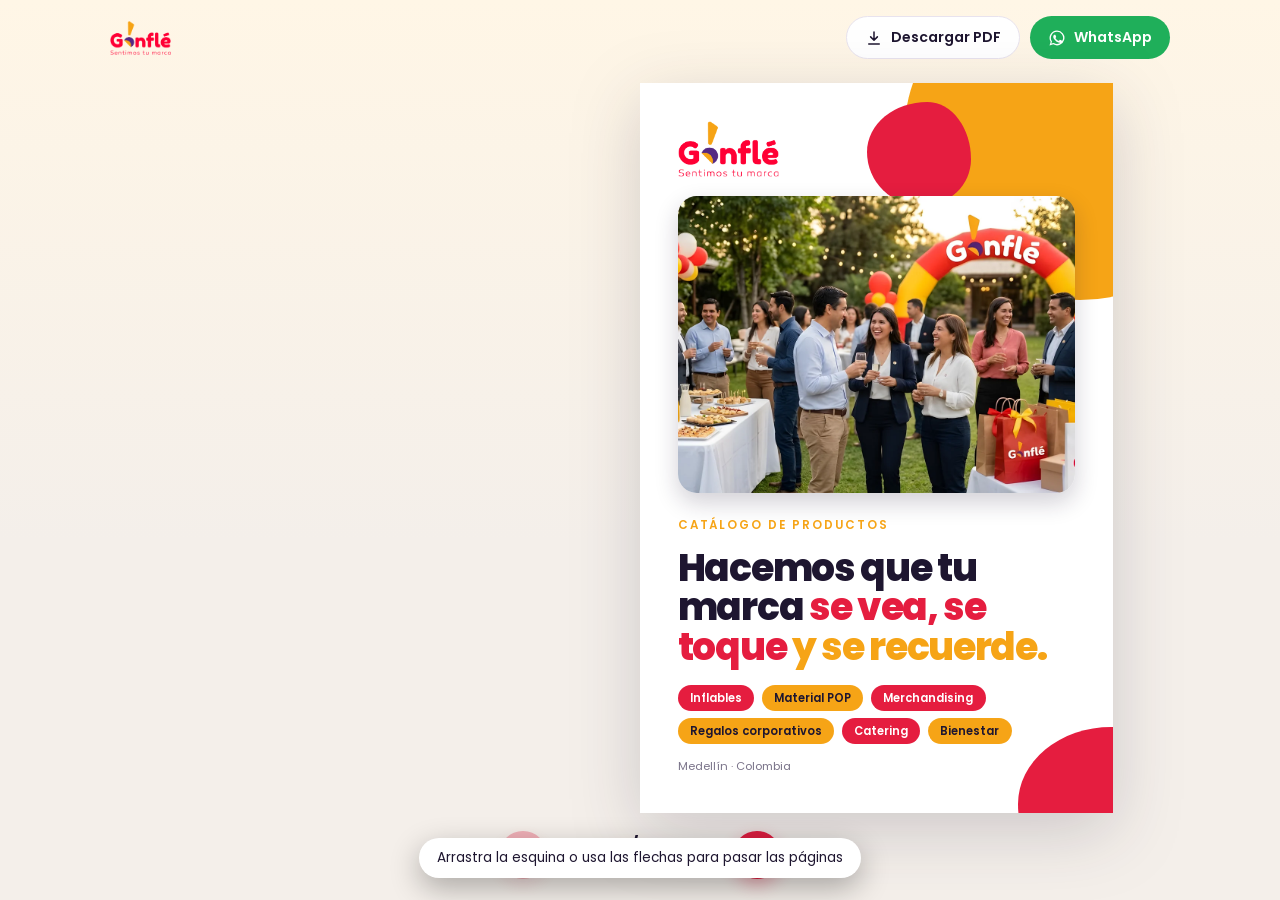
==== index.html @ c124f229 "Imágenes con el logo de Gonflé Co-Authored-By: Claude Opus 5.5 <noreply@anthropic.com>" ====
<!doctype html>
<html lang="es">
<head>
<meta charset="utf-8">
<meta name="viewport" content="width=device-width, initial-scale=1">
<title>Gonflé | Catálogo de productos</title>
<meta name="description" content="Catálogo de Gonflé: inflables, material POP, merchandising, regalos corporativos, catering y bienestar para empresas. Cotiza por WhatsApp.">
<meta name="theme-color" content="#E51D3F">
<meta property="og:type" content="website">
<meta property="og:locale" content="es_CO">
<meta property="og:site_name" content="Gonflé">
<meta property="og:title" content="Gonflé | Catálogo de productos">
<meta property="og:description" content="Hojea nuestro catálogo y cotiza cualquier producto por WhatsApp.">
<meta property="og:image" content="https://davidmonacorrales1202-svg.github.io/gonfle-catalogo/assets/img/og.png">
<meta property="og:url" content="https://davidmonacorrales1202-svg.github.io/gonfle-catalogo/">
<meta name="twitter:card" content="summary_large_image">
<link rel="icon" href="assets/img/logo-gonfle-sin-slogan.png">
<link rel="preconnect" href="https://fonts.googleapis.com">
<link rel="preconnect" href="https://fonts.gstatic.com" crossorigin>
<link href="https://fonts.googleapis.com/css2?family=Poppins:wght@400;500;600;700;800&display=swap" rel="stylesheet">
<link rel="stylesheet" href="catalogo.css?v=3l">
</head>
<body>
<header class="barra">
  <img src="assets/img/logo-gonfle.png" alt="Gonflé. Sentimos tu marca">
  <div class="acc">
    <a class="bt bt-linea" href="descargas/Gonfle-catalogo.pdf" download><svg viewBox="0 0 24 24" aria-hidden="true"><path fill="none" stroke="currentColor" stroke-width="2" stroke-linecap="round" stroke-linejoin="round" d="M12 4v11m0 0-4.5-4.5M12 15l4.5-4.5M5 20h14"/></svg><span>Descargar PDF</span></a>
    <a class="bt bt-wa" href="https://wa.me/573127576447?text=Hola%20Gonfl%C3%A9%2C%20vi%20su%20cat%C3%A1logo%20y%20quiero%20cotizar." target="_blank" rel="noopener"><svg viewBox="0 0 24 24" aria-hidden="true"><use href="#i-wa"/></svg>WhatsApp</a>
  </div>
</header>

<main class="escena">
  <div class="marco"><div id="libro" aria-label="Catálogo de Gonflé"></div></div>
  <nav class="controles" aria-label="Pasar páginas">
    <button id="ant" type="button" aria-label="Página anterior">‹</button>
    <div class="estado" aria-live="polite"><b id="contador">1 / 14</b><span id="seccion"></span></div>
    <button id="sig" type="button" aria-label="Página siguiente">›</button>
  </nav>
</main>
<div class="pista" id="pista"><span class="pc">Arrastra la esquina o usa las flechas para pasar las páginas</span><span class="cel">Desliza con el dedo o usa las flechas</span></div>

<script src="vendor/page-flip.browser.js"></script>
<script src="catalogo.js?v=3l"></script>
</body>
</html>
---- catalogo.css ----
/* Catálogo tipo revista de Gonflé. Las medidas internas usan cqw/cqh para escalar con el tamaño de la página. */
:root{
  --rojo:#E51D3F; --amarillo:#F6A416; --morado:#E51D3F; --osc:#2E1350;
  --tinta:#1E1630; --texto:#4A4458; --suave:#7B748A; --linea:#E8E3EE; --fondo:#F4F1F8; --wa:#1FAF5A;
}
*{box-sizing:border-box}
html,body{margin:0}
body{font-family:"Poppins",system-ui,-apple-system,"Segoe UI",Roboto,sans-serif;background:linear-gradient(180deg,#FFF6E6 0%,#F4EFEA 60%);color:var(--texto);min-height:100vh;-webkit-font-smoothing:antialiased}
img{display:block;max-width:100%}
h1,h2,h3,h4{margin:0;color:var(--tinta);line-height:1.12;letter-spacing:-.02em}
p{margin:0}
ul,ol{margin:0;padding:0;list-style:none}
a{color:inherit;text-decoration:none}

/* Barra superior */
.barra{display:flex;align-items:center;justify-content:space-between;gap:16px;max-width:1100px;margin:0 auto;padding:16px 20px}
.barra img{height:34px}
.barra .acc{display:flex;gap:10px}
.bt{display:inline-flex;align-items:center;gap:8px;padding:10px 18px;border-radius:999px;font-size:.88rem;font-weight:600;border:0;cursor:pointer;font-family:inherit;white-space:nowrap}
.bt svg{width:18px;height:18px}
.bt-wa{background:var(--wa);color:#fff}
.bt-linea{background:#fff;color:var(--tinta);border:1px solid var(--linea)}

/* Escenario del libro */
.escena{max-width:1100px;margin:0 auto;padding:8px 20px 20px;display:flex;flex-direction:column;align-items:center}
.marco{width:100%;max-width:min(1040px,calc((100vh - 170px) * 1.295))}
@supports (height:100dvh){.marco{max-width:min(1040px,calc((100dvh - 170px) * 1.295))}}
#libro{width:100%}
.marco{filter:drop-shadow(0 18px 34px rgba(30,22,48,.18))}
.impresion .marco{filter:none}
.controles{display:flex;align-items:center;gap:18px;margin-top:18px;color:var(--texto);font-size:.9rem}
.controles button{width:48px;height:48px;border-radius:50%;border:0;background:var(--rojo);color:#fff;box-shadow:0 6px 16px rgba(229,29,63,.3);font-size:1.3rem;cursor:pointer;display:grid;place-items:center}
.controles button:disabled{opacity:.3;cursor:default}
.controles button:not(:disabled):hover{background:#C0142F}
.estado{text-align:center;min-width:150px}
.estado b{display:block;color:var(--tinta);font-size:1rem}
#seccion{font-size:.78rem;color:var(--suave)}
.pista{position:fixed;left:50%;bottom:22px;transform:translateX(-50%);background:#fff;color:var(--tinta);padding:10px 18px;border-radius:999px;font-size:.85rem;box-shadow:0 10px 30px rgba(0,0,0,.3);transition:opacity .5s;z-index:10;cursor:pointer;white-space:nowrap}
.pista.fuera{opacity:0;pointer-events:none}
.pista .cel{display:none}
@media (max-width:700px){.pista .pc{display:none}.pista .cel{display:inline}}
:focus-visible{outline:3px solid var(--amarillo);outline-offset:3px}

/* Página */
.page{background:#fff;overflow:hidden;container-type:size}
.pg{position:relative;width:100%;height:100%;display:flex;flex-direction:column;font-size:2.6cqw;line-height:1.45;padding:0 0 9cqw}
.pie{position:absolute;left:6cqw;right:6cqw;bottom:3.2cqw;display:flex;align-items:center;justify-content:space-between;font-size:2.2cqw;color:var(--suave);border-top:1px solid var(--linea);padding-top:1.8cqw}
.pie img{height:3.6cqw}
.pie.claro{color:#B7A9CF;border-color:rgba(255,255,255,.15)}

/* Cabecera de sección */
.cab{padding:6.5cqw 6cqw 5cqw;position:relative;overflow:hidden}
.cab::after{content:"";position:absolute;width:30cqw;height:30cqw;right:-10cqw;top:-13cqw;border-radius:58% 42% 47% 53%/48% 55% 45% 52%;background:rgba(255,255,255,.18)}
.cab .tag{display:inline-block;font-size:2.1cqw;font-weight:600;letter-spacing:.14em;text-transform:uppercase;margin-bottom:1.6cqw}
.cab h2{font-size:6.2cqw;font-weight:800;max-width:82%}
.cab p{margin-top:1.8cqw;font-size:2.7cqw;max-width:88%}
.c-rojo{background:var(--rojo);color:#FFE4E9}.c-rojo h2{color:#fff}
.c-morado{background:var(--morado);color:#E5DBF2}.c-morado h2{color:#fff}
.c-amarillo{background:var(--amarillo);color:#3A2600}.c-amarillo h2{color:var(--tinta)}
.cuerpo{flex:1;padding:4cqw 6cqw 2cqw;display:flex;flex-direction:column;min-height:0}

/* Producto en filas */
.filas{display:flex;flex-direction:column;gap:3cqw;flex:1;min-height:0}
.fila{display:grid;grid-template-columns:38cqw 1fr;gap:4cqw;align-items:center;flex:1;min-height:0;border-bottom:1px solid var(--linea);padding-bottom:3cqw}
.fila:last-child{border-bottom:0}
.foto{background:#fff;border:1px solid var(--linea);border-radius:3cqw;overflow:hidden;height:100%;min-height:0;max-height:44cqw;display:grid;place-items:center}
.foto{position:relative}
.foto img{position:absolute;inset:0;width:100%;height:100%;object-fit:contain;padding:2cqw}
.fila h3{font-size:3.8cqw;margin-bottom:1.2cqw}
.fila p{font-size:2.55cqw;margin-bottom:1.4cqw}
.specs li{position:relative;padding-left:2.6cqw;font-size:2.35cqw;color:var(--tinta);margin-bottom:.4cqw}
.specs li::before{content:"";position:absolute;left:0;top:.62em;width:1.1cqw;height:1.1cqw;border-radius:50%;background:var(--amarillo)}
.cot{display:inline-flex;align-items:center;gap:1.2cqw;margin-top:1.8cqw;padding:1.2cqw 2.8cqw;border-radius:999px;background:var(--wa);color:#fff;font-weight:600;font-size:2.4cqw}
.cot svg{width:2.8cqw;height:2.8cqw}
.filas.n3 .foto{max-height:30cqw}
.filas.n3 .fila h3{font-size:3.4cqw}
.filas.n3 .fila p{font-size:2.35cqw;margin-bottom:1cqw}
.extra{display:grid;grid-template-columns:1fr auto;gap:4cqw;background:var(--fondo);border-radius:3cqw;padding:3.5cqw 4cqw;margin-top:3cqw;align-items:center}
.extra h4{font-size:2.9cqw;margin-bottom:1.2cqw}
.extra li{font-size:2.4cqw;position:relative;padding-left:2.6cqw;margin-bottom:.3cqw}
.extra li::before{content:"";position:absolute;left:0;top:.62em;width:1.1cqw;height:1.1cqw;border-radius:50%;background:var(--rojo)}
.datos{display:grid;gap:2cqw}
.datos div{text-align:right}
.datos b{display:block;font-size:5cqw;font-weight:800;color:var(--rojo);line-height:1}
.datos span{font-size:2.1cqw}

/* Grid 2 × 2 */
.grid{display:grid;grid-template-columns:1fr 1fr;grid-template-rows:1fr 1fr;gap:3.5cqw;flex:1;min-height:0}
.card{display:flex;flex-direction:column;min-height:0}
.card .foto{flex:1;max-height:none;margin-bottom:2cqw}
.card h3{font-size:3.2cqw;margin-bottom:.6cqw}
.card p{font-size:2.3cqw;margin-bottom:.8cqw}
.card .specs li{font-size:2.15cqw}
.card .cot{align-self:flex-start;margin-top:1.2cqw;font-size:2.2cqw;padding:1cqw 2.4cqw}

/* Íconos POP */
.iconos{display:grid;grid-template-columns:1fr 1fr;gap:3.2cqw 4cqw;flex:1;align-content:center}
.ic{display:flex;gap:2.6cqw;align-items:flex-start}
.ico{flex:none;width:9cqw;height:9cqw;border-radius:2.6cqw;display:grid;place-items:center}
.ico svg{width:55%;height:55%}
.ic h3{font-size:3.1cqw;margin-bottom:.6cqw}
.ic p{font-size:2.3cqw}
.nota-pop{margin-top:3cqw;background:var(--fondo);border-radius:3cqw;padding:3cqw 4cqw;display:flex;align-items:center;justify-content:space-between;gap:3cqw;font-size:2.5cqw;color:var(--tinta);font-weight:500}
.nota-pop .cot{margin:0;flex:none}

/* Página destacada */
.mosaico{display:grid;grid-template-columns:1fr 1fr;grid-template-rows:1fr 1fr;gap:2.4cqw;flex:1;min-height:0;max-height:62cqw;margin-bottom:3.5cqw}
.mosaico div{border:1px solid var(--linea);border-radius:3cqw;overflow:hidden;display:grid;place-items:center}
.mosaico div{position:relative}
.mosaico img{position:absolute;inset:0;width:100%;height:100%;object-fit:contain;padding:2cqw}
.foto-grande{flex:1;min-height:0;max-height:62cqw;margin-bottom:3.5cqw;position:relative;border-radius:3.5cqw;overflow:hidden;box-shadow:0 1.5cqw 4cqw rgba(30,22,48,.16)}
.foto-grande img{position:absolute;inset:0;width:100%;height:100%;object-fit:cover}
.lista{display:grid;gap:1.2cqw;margin-bottom:3.5cqw}
.lista li{position:relative;padding-left:4.4cqw;font-size:3.1cqw;color:var(--tinta);font-weight:500}
.lista li::before{content:"";position:absolute;left:0;top:.34em;width:2.6cqw;height:2.6cqw;border-radius:50%;background:var(--amarillo);box-shadow:inset 0 0 0 .7cqw #fff,0 0 0 .3cqw var(--amarillo)}
.cta-grande{display:inline-flex;align-items:center;justify-content:center;gap:2cqw;align-self:flex-start;padding:2.4cqw 5cqw;border-radius:999px;background:var(--wa);color:#fff;font-weight:600;font-size:3cqw}
.cta-grande svg{width:3.6cqw;height:3.6cqw}

/* Portada */
.portada{background:#fff;color:var(--texto);padding:8cqw 8cqw;overflow:hidden}
.contra{background:var(--rojo);color:#FFE4E9;padding:9cqw 8cqw;overflow:hidden}
.blob{position:absolute;border-radius:58% 42% 47% 53%/48% 55% 45% 52%}
.portada .b1{width:70cqw;height:70cqw;right:-26cqw;top:-24cqw;background:var(--amarillo)}
.portada .b2{width:22cqw;height:22cqw;right:30cqw;top:4cqw;background:var(--rojo)}
.portada .b3{width:34cqw;height:34cqw;right:-14cqw;bottom:-16cqw;background:var(--rojo)}
.portada>*:not(.blob){position:relative}
.portada .logo{height:12cqw;width:auto;align-self:flex-start;margin-bottom:4cqw}
.pt-foto{height:64cqw;border-radius:4cqw;overflow:hidden;box-shadow:0 2cqw 5cqw rgba(30,22,48,.2);margin-bottom:5cqw}
.pt-foto img{width:100%;height:100%;object-fit:cover}
.pt-txt{margin-top:0}
.ey{display:block;font-size:2.5cqw;font-weight:600;letter-spacing:.16em;text-transform:uppercase;color:var(--amarillo);margin-bottom:3cqw}
.portada h1{color:var(--tinta);font-size:8cqw;font-weight:800;letter-spacing:-.035em;line-height:1.04}
.portada h1 em{font-style:normal;color:var(--rojo)}
.portada h1 u{text-decoration:none;color:var(--amarillo)}
.pt-lineas{display:flex;flex-wrap:wrap;gap:1.6cqw;margin:4cqw 0 3cqw}
.pt-lineas li{font-size:2.4cqw;padding:1cqw 2.6cqw;border-radius:999px;background:var(--rojo);color:#fff;font-weight:600}
.pt-lineas li:nth-child(even){background:var(--amarillo);color:var(--tinta)}
.pt-pie{font-size:2.4cqw;color:var(--suave)}

/* Índice */
.intro{padding:7cqw 6cqw 3cqw}
.tag-r{display:block;font-size:2.1cqw;font-weight:600;letter-spacing:.14em;text-transform:uppercase;color:var(--rojo);margin-bottom:2cqw}
.intro h2{font-size:6cqw;font-weight:800;margin-bottom:2.6cqw}
.intro p{font-size:2.8cqw}
.ind-t{padding:0 6cqw;font-size:2.4cqw;letter-spacing:.12em;text-transform:uppercase;color:var(--suave);margin:2cqw 0 1.5cqw}
.indice{padding:0 6cqw}
.indice a{display:flex;justify-content:space-between;align-items:baseline;gap:2cqw;padding:1.45cqw 0;border-bottom:1px solid var(--linea);font-size:3cqw;color:var(--tinta);font-weight:500;cursor:pointer}
.indice a:hover span{color:var(--rojo)}
.indice b{font-size:2.6cqw;color:var(--rojo)}
.ayuda{margin:2.6cqw 6cqw 0;padding:2.6cqw 3.2cqw;background:var(--fondo);border-radius:2.6cqw;font-size:2.4cqw}

/* Proceso */
.pasos{counter-reset:p;display:grid;gap:2.6cqw;margin-bottom:5cqw}
.pasos li{counter-increment:p;display:grid;grid-template-columns:11cqw 1fr;column-gap:3cqw;align-items:center;border:1px solid var(--linea);border-radius:3cqw;padding:3cqw}
.pasos li::before{content:"0" counter(p);grid-row:span 2;font-size:7cqw;font-weight:800;color:var(--amarillo);letter-spacing:-.04em}
.pasos b{font-size:3.4cqw;color:var(--tinta)}
.pasos span{font-size:2.5cqw}
.cond{display:grid;grid-template-columns:1fr 1fr;gap:2.4cqw}
.cond div{background:var(--fondo);border-radius:3cqw;padding:3cqw}
.cond b{display:block;font-size:4cqw;color:var(--rojo);font-weight:800;line-height:1.1}
.cond span{font-size:2.3cqw}

/* Contraportada */
.contra{display:flex;flex-direction:column;align-items:center;text-align:center;justify-content:center;gap:0}
.contra>*:not(.blob){position:relative}
.contra .b1{width:60cqw;height:60cqw;left:-26cqw;top:-26cqw;background:var(--amarillo)}
.contra .b2{width:46cqw;height:46cqw;right:-20cqw;bottom:-20cqw;background:var(--amarillo)}
.contra h2{color:#fff;font-size:9cqw;font-weight:800;margin-bottom:2.6cqw}
.contra p{font-size:3cqw;max-width:80%;margin-bottom:5cqw}
.cta-grande.blanco{background:#fff;color:var(--tinta);align-self:center}
.cta-grande.blanco svg{color:var(--wa)}
.contra .qr{background:#fff;border-radius:3cqw;padding:2.4cqw;width:30cqw;margin:5cqw 0 4cqw;color:var(--tinta);font-size:2.2cqw;font-weight:600}
.contra .contacto{font-size:2.8cqw;color:#fff;display:grid;gap:.6cqw;margin-bottom:5cqw}
.contra .logo{height:9cqw;width:auto;align-self:center}

/* Celular */
@media (max-width:700px){
  .barra{padding:12px 14px}
  .barra img{height:28px}
  .bt{padding:9px 14px;font-size:.82rem}
  .bt-linea span{display:none}
  .escena{padding:4px 10px 16px}
  .controles{margin-top:12px;gap:12px}
}

/* Modo impresión (PDF): páginas apiladas en media carta */
.impresion body{background:#fff}
.impresion .barra,.impresion .controles,.impresion .pista{display:none}
.impresion .escena{padding:0;max-width:none}
.impresion .marco,.impresion #libro{max-width:none}
.impresion .page{width:5.5in;height:8.5in;page-break-after:always;break-after:page}
@page{size:5.5in 8.5in;margin:0}
@media print{body{-webkit-print-color-adjust:exact;print-color-adjust:exact}}
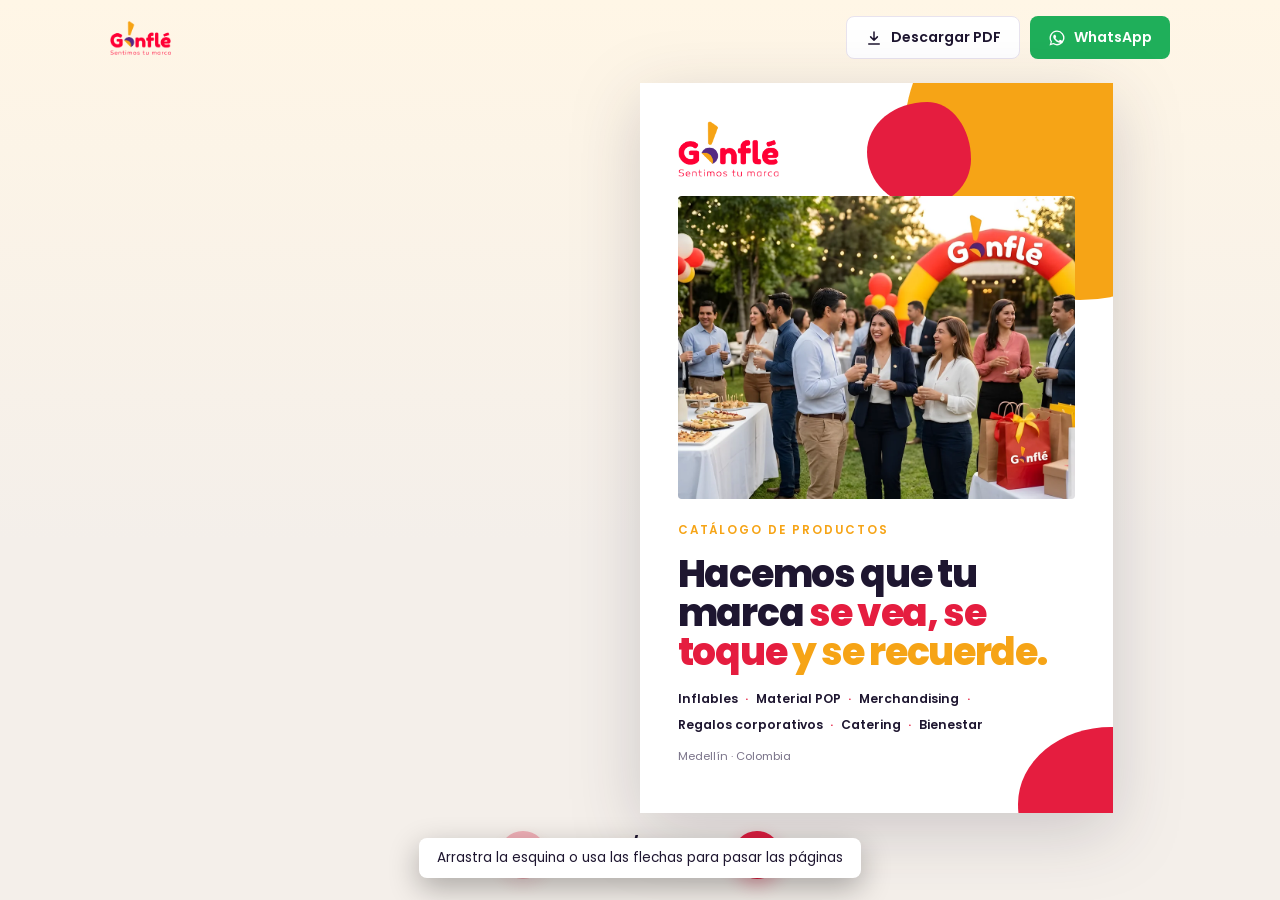
==== commit 51a52571: "Diseño más sobrio: sin tarjetas con borde, números grandes ni etiquetas genéricas Co-Authored-By: Cl" ====
--- a/index.html
+++ b/index.html
@@ -18,7 +18,7 @@
 <link rel="preconnect" href="https://fonts.googleapis.com">
 <link rel="preconnect" href="https://fonts.gstatic.com" crossorigin>
 <link href="https://fonts.googleapis.com/css2?family=Poppins:wght@400;500;600;700;800&display=swap" rel="stylesheet">
-<link rel="stylesheet" href="catalogo.css?v=3l">
+<link rel="stylesheet" href="catalogo.css?v=4">
 </head>
 <body>
 <header class="barra">
@@ -40,6 +40,6 @@
 <div class="pista" id="pista"><span class="pc">Arrastra la esquina o usa las flechas para pasar las páginas</span><span class="cel">Desliza con el dedo o usa las flechas</span></div>
 
 <script src="vendor/page-flip.browser.js"></script>
-<script src="catalogo.js?v=3l"></script>
+<script src="catalogo.js?v=4"></script>
 </body>
 </html>
--- a/catalogo.css
+++ b/catalogo.css
@@ -16,7 +16,7 @@
 .barra{display:flex;align-items:center;justify-content:space-between;gap:16px;max-width:1100px;margin:0 auto;padding:16px 20px}
 .barra img{height:34px}
 .barra .acc{display:flex;gap:10px}
-.bt{display:inline-flex;align-items:center;gap:8px;padding:10px 18px;border-radius:999px;font-size:.88rem;font-weight:600;border:0;cursor:pointer;font-family:inherit;white-space:nowrap}
+.bt{display:inline-flex;align-items:center;gap:8px;padding:10px 18px;border-radius:8px;font-size:.88rem;font-weight:600;border:0;cursor:pointer;font-family:inherit;white-space:nowrap}
 .bt svg{width:18px;height:18px}
 .bt-wa{background:var(--wa);color:#fff}
 .bt-linea{background:#fff;color:var(--tinta);border:1px solid var(--linea)}
@@ -35,7 +35,7 @@
 .estado{text-align:center;min-width:150px}
 .estado b{display:block;color:var(--tinta);font-size:1rem}
 #seccion{font-size:.78rem;color:var(--suave)}
-.pista{position:fixed;left:50%;bottom:22px;transform:translateX(-50%);background:#fff;color:var(--tinta);padding:10px 18px;border-radius:999px;font-size:.85rem;box-shadow:0 10px 30px rgba(0,0,0,.3);transition:opacity .5s;z-index:10;cursor:pointer;white-space:nowrap}
+.pista{position:fixed;left:50%;bottom:22px;transform:translateX(-50%);background:#fff;color:var(--tinta);padding:10px 18px;border-radius:8px;font-size:.85rem;box-shadow:0 10px 30px rgba(0,0,0,.3);transition:opacity .5s;z-index:10;cursor:pointer;white-space:nowrap}
 .pista.fuera{opacity:0;pointer-events:none}
 .pista .cel{display:none}
 @media (max-width:700px){.pista .pc{display:none}.pista .cel{display:inline}}
@@ -50,7 +50,7 @@
 
 /* Cabecera de sección */
 .cab{padding:6.5cqw 6cqw 5cqw;position:relative;overflow:hidden}
-.cab::after{content:"";position:absolute;width:30cqw;height:30cqw;right:-10cqw;top:-13cqw;border-radius:58% 42% 47% 53%/48% 55% 45% 52%;background:rgba(255,255,255,.18)}
+.cab::after{display:none;content:"";position:absolute;width:30cqw;height:30cqw;right:-10cqw;top:-13cqw;border-radius:58% 42% 47% 53%/48% 55% 45% 52%;background:rgba(255,255,255,.18)}
 .cab .tag{display:inline-block;font-size:2.1cqw;font-weight:600;letter-spacing:.14em;text-transform:uppercase;margin-bottom:1.6cqw}
 .cab h2{font-size:6.2cqw;font-weight:800;max-width:82%}
 .cab p{margin-top:1.8cqw;font-size:2.7cqw;max-width:88%}
@@ -63,19 +63,19 @@
 .filas{display:flex;flex-direction:column;gap:3cqw;flex:1;min-height:0}
 .fila{display:grid;grid-template-columns:38cqw 1fr;gap:4cqw;align-items:center;flex:1;min-height:0;border-bottom:1px solid var(--linea);padding-bottom:3cqw}
 .fila:last-child{border-bottom:0}
-.foto{background:#fff;border:1px solid var(--linea);border-radius:3cqw;overflow:hidden;height:100%;min-height:0;max-height:44cqw;display:grid;place-items:center}
+.foto{background:#fff;border:1px solid var(--linea);border-radius:.8cqw;overflow:hidden;height:100%;min-height:0;max-height:44cqw;display:grid;place-items:center}
 .foto{position:relative}
 .foto img{position:absolute;inset:0;width:100%;height:100%;object-fit:contain;padding:2cqw}
 .fila h3{font-size:3.8cqw;margin-bottom:1.2cqw}
 .fila p{font-size:2.55cqw;margin-bottom:1.4cqw}
 .specs li{position:relative;padding-left:2.6cqw;font-size:2.35cqw;color:var(--tinta);margin-bottom:.4cqw}
 .specs li::before{content:"";position:absolute;left:0;top:.62em;width:1.1cqw;height:1.1cqw;border-radius:50%;background:var(--amarillo)}
-.cot{display:inline-flex;align-items:center;gap:1.2cqw;margin-top:1.8cqw;padding:1.2cqw 2.8cqw;border-radius:999px;background:var(--wa);color:#fff;font-weight:600;font-size:2.4cqw}
+.cot{display:inline-flex;align-items:center;gap:1.2cqw;margin-top:1.8cqw;padding:1.2cqw 2.8cqw;border-radius:.6cqw;background:var(--wa);color:#fff;font-weight:600;font-size:2.4cqw}
 .cot svg{width:2.8cqw;height:2.8cqw}
 .filas.n3 .foto{max-height:30cqw}
 .filas.n3 .fila h3{font-size:3.4cqw}
 .filas.n3 .fila p{font-size:2.35cqw;margin-bottom:1cqw}
-.extra{display:grid;grid-template-columns:1fr auto;gap:4cqw;background:var(--fondo);border-radius:3cqw;padding:3.5cqw 4cqw;margin-top:3cqw;align-items:center}
+.extra{display:grid;grid-template-columns:1fr auto;gap:4cqw;background:var(--fondo);border-radius:.8cqw;padding:3.5cqw 4cqw;margin-top:3cqw;align-items:center}
 .extra h4{font-size:2.9cqw;margin-bottom:1.2cqw}
 .extra li{font-size:2.4cqw;position:relative;padding-left:2.6cqw;margin-bottom:.3cqw}
 .extra li::before{content:"";position:absolute;left:0;top:.62em;width:1.1cqw;height:1.1cqw;border-radius:50%;background:var(--rojo)}
@@ -96,24 +96,24 @@
 /* Íconos POP */
 .iconos{display:grid;grid-template-columns:1fr 1fr;gap:3.2cqw 4cqw;flex:1;align-content:center}
 .ic{display:flex;gap:2.6cqw;align-items:flex-start}
-.ico{flex:none;width:9cqw;height:9cqw;border-radius:2.6cqw;display:grid;place-items:center}
+.ico{flex:none;width:7cqw;height:7cqw;display:grid;place-items:center;background:none!important;color:var(--rojo)!important}
 .ico svg{width:55%;height:55%}
 .ic h3{font-size:3.1cqw;margin-bottom:.6cqw}
 .ic p{font-size:2.3cqw}
-.nota-pop{margin-top:3cqw;background:var(--fondo);border-radius:3cqw;padding:3cqw 4cqw;display:flex;align-items:center;justify-content:space-between;gap:3cqw;font-size:2.5cqw;color:var(--tinta);font-weight:500}
+.nota-pop{margin-top:3cqw;background:var(--fondo);border-radius:.8cqw;padding:3cqw 4cqw;display:flex;align-items:center;justify-content:space-between;gap:3cqw;font-size:2.5cqw;color:var(--tinta);font-weight:500}
 .nota-pop .cot{margin:0;flex:none}
 
 /* Página destacada */
 .mosaico{display:grid;grid-template-columns:1fr 1fr;grid-template-rows:1fr 1fr;gap:2.4cqw;flex:1;min-height:0;max-height:62cqw;margin-bottom:3.5cqw}
-.mosaico div{border:1px solid var(--linea);border-radius:3cqw;overflow:hidden;display:grid;place-items:center}
+.mosaico div{border:1px solid var(--linea);border-radius:.8cqw;overflow:hidden;display:grid;place-items:center}
 .mosaico div{position:relative}
 .mosaico img{position:absolute;inset:0;width:100%;height:100%;object-fit:contain;padding:2cqw}
-.foto-grande{flex:1;min-height:0;max-height:62cqw;margin-bottom:3.5cqw;position:relative;border-radius:3.5cqw;overflow:hidden;box-shadow:0 1.5cqw 4cqw rgba(30,22,48,.16)}
+.foto-grande{flex:1;min-height:0;max-height:62cqw;margin-bottom:3.5cqw;position:relative;border-radius:.8cqw;overflow:hidden;box-shadow:0 1.5cqw 4cqw rgba(30,22,48,.16)}
 .foto-grande img{position:absolute;inset:0;width:100%;height:100%;object-fit:cover}
 .lista{display:grid;gap:1.2cqw;margin-bottom:3.5cqw}
 .lista li{position:relative;padding-left:4.4cqw;font-size:3.1cqw;color:var(--tinta);font-weight:500}
-.lista li::before{content:"";position:absolute;left:0;top:.34em;width:2.6cqw;height:2.6cqw;border-radius:50%;background:var(--amarillo);box-shadow:inset 0 0 0 .7cqw #fff,0 0 0 .3cqw var(--amarillo)}
-.cta-grande{display:inline-flex;align-items:center;justify-content:center;gap:2cqw;align-self:flex-start;padding:2.4cqw 5cqw;border-radius:999px;background:var(--wa);color:#fff;font-weight:600;font-size:3cqw}
+.lista li::before{content:"";position:absolute;left:0;top:.62em;width:2.2cqw;height:.5cqw;background:var(--rojo)}
+.cta-grande{display:inline-flex;align-items:center;justify-content:center;gap:2cqw;align-self:flex-start;padding:2.4cqw 5cqw;border-radius:.8cqw;background:var(--wa);color:#fff;font-weight:600;font-size:3cqw}
 .cta-grande svg{width:3.6cqw;height:3.6cqw}
 
 /* Portada */
@@ -125,7 +125,7 @@
 .portada .b3{width:34cqw;height:34cqw;right:-14cqw;bottom:-16cqw;background:var(--rojo)}
 .portada>*:not(.blob){position:relative}
 .portada .logo{height:12cqw;width:auto;align-self:flex-start;margin-bottom:4cqw}
-.pt-foto{height:64cqw;border-radius:4cqw;overflow:hidden;box-shadow:0 2cqw 5cqw rgba(30,22,48,.2);margin-bottom:5cqw}
+.pt-foto{height:64cqw;border-radius:.8cqw;overflow:hidden;margin-bottom:5cqw}
 .pt-foto img{width:100%;height:100%;object-fit:cover}
 .pt-txt{margin-top:0}
 .ey{display:block;font-size:2.5cqw;font-weight:600;letter-spacing:.16em;text-transform:uppercase;color:var(--amarillo);margin-bottom:3cqw}
@@ -133,8 +133,9 @@
 .portada h1 em{font-style:normal;color:var(--rojo)}
 .portada h1 u{text-decoration:none;color:var(--amarillo)}
 .pt-lineas{display:flex;flex-wrap:wrap;gap:1.6cqw;margin:4cqw 0 3cqw}
-.pt-lineas li{font-size:2.4cqw;padding:1cqw 2.6cqw;border-radius:999px;background:var(--rojo);color:#fff;font-weight:600}
-.pt-lineas li:nth-child(even){background:var(--amarillo);color:var(--tinta)}
+.pt-lineas li{font-size:2.6cqw;color:var(--tinta);font-weight:600}
+.pt-lineas li:not(:last-child)::after{content:"·";color:var(--rojo);margin-left:1.6cqw}
+
 .pt-pie{font-size:2.4cqw;color:var(--suave)}
 
 /* Índice */
@@ -142,22 +143,22 @@
 .tag-r{display:block;font-size:2.1cqw;font-weight:600;letter-spacing:.14em;text-transform:uppercase;color:var(--rojo);margin-bottom:2cqw}
 .intro h2{font-size:6cqw;font-weight:800;margin-bottom:2.6cqw}
 .intro p{font-size:2.8cqw}
-.ind-t{padding:0 6cqw;font-size:2.4cqw;letter-spacing:.12em;text-transform:uppercase;color:var(--suave);margin:2cqw 0 1.5cqw}
+.ind-t{padding:0 6cqw;font-size:3cqw;font-weight:700;color:var(--tinta);margin:2cqw 0 1.5cqw}
 .indice{padding:0 6cqw}
 .indice a{display:flex;justify-content:space-between;align-items:baseline;gap:2cqw;padding:1.45cqw 0;border-bottom:1px solid var(--linea);font-size:3cqw;color:var(--tinta);font-weight:500;cursor:pointer}
 .indice a:hover span{color:var(--rojo)}
 .indice b{font-size:2.6cqw;color:var(--rojo)}
-.ayuda{margin:2.6cqw 6cqw 0;padding:2.6cqw 3.2cqw;background:var(--fondo);border-radius:2.6cqw;font-size:2.4cqw}
+.ayuda{margin:2.6cqw 6cqw 0;font-size:2.4cqw;color:var(--suave)}
 
 /* Proceso */
-.pasos{counter-reset:p;display:grid;gap:2.6cqw;margin-bottom:5cqw}
-.pasos li{counter-increment:p;display:grid;grid-template-columns:11cqw 1fr;column-gap:3cqw;align-items:center;border:1px solid var(--linea);border-radius:3cqw;padding:3cqw}
-.pasos li::before{content:"0" counter(p);grid-row:span 2;font-size:7cqw;font-weight:800;color:var(--amarillo);letter-spacing:-.04em}
+.pasos{counter-reset:p;display:grid;margin-bottom:6cqw;border-top:.5cqw solid var(--tinta)}
+.pasos li{counter-increment:p;display:grid;grid-template-columns:5cqw 1fr;column-gap:2cqw;padding:3.2cqw 0;border-bottom:1px solid var(--linea)}
+.pasos li::before{content:counter(p);grid-row:span 2;font-size:3.4cqw;font-weight:800;color:var(--rojo);line-height:1.45}
 .pasos b{font-size:3.4cqw;color:var(--tinta)}
 .pasos span{font-size:2.5cqw}
-.cond{display:grid;grid-template-columns:1fr 1fr;gap:2.4cqw}
-.cond div{background:var(--fondo);border-radius:3cqw;padding:3cqw}
-.cond b{display:block;font-size:4cqw;color:var(--rojo);font-weight:800;line-height:1.1}
+.cond{display:grid;grid-template-columns:1fr 1fr;column-gap:5cqw}
+.cond div{padding:2.6cqw 0;border-top:1px solid var(--linea)}
+.cond b{display:block;font-size:3.2cqw;color:var(--tinta);font-weight:700;line-height:1.2}
 .cond span{font-size:2.3cqw}
 
 /* Contraportada */
@@ -169,7 +170,7 @@
 .contra p{font-size:3cqw;max-width:80%;margin-bottom:5cqw}
 .cta-grande.blanco{background:#fff;color:var(--tinta);align-self:center}
 .cta-grande.blanco svg{color:var(--wa)}
-.contra .qr{background:#fff;border-radius:3cqw;padding:2.4cqw;width:30cqw;margin:5cqw 0 4cqw;color:var(--tinta);font-size:2.2cqw;font-weight:600}
+.contra .qr{background:#fff;border-radius:.8cqw;padding:2.4cqw;width:30cqw;margin:5cqw 0 4cqw;color:var(--tinta);font-size:2.2cqw;font-weight:600}
 .contra .contacto{font-size:2.8cqw;color:#fff;display:grid;gap:.6cqw;margin-bottom:5cqw}
 .contra .logo{height:9cqw;width:auto;align-self:center}
 
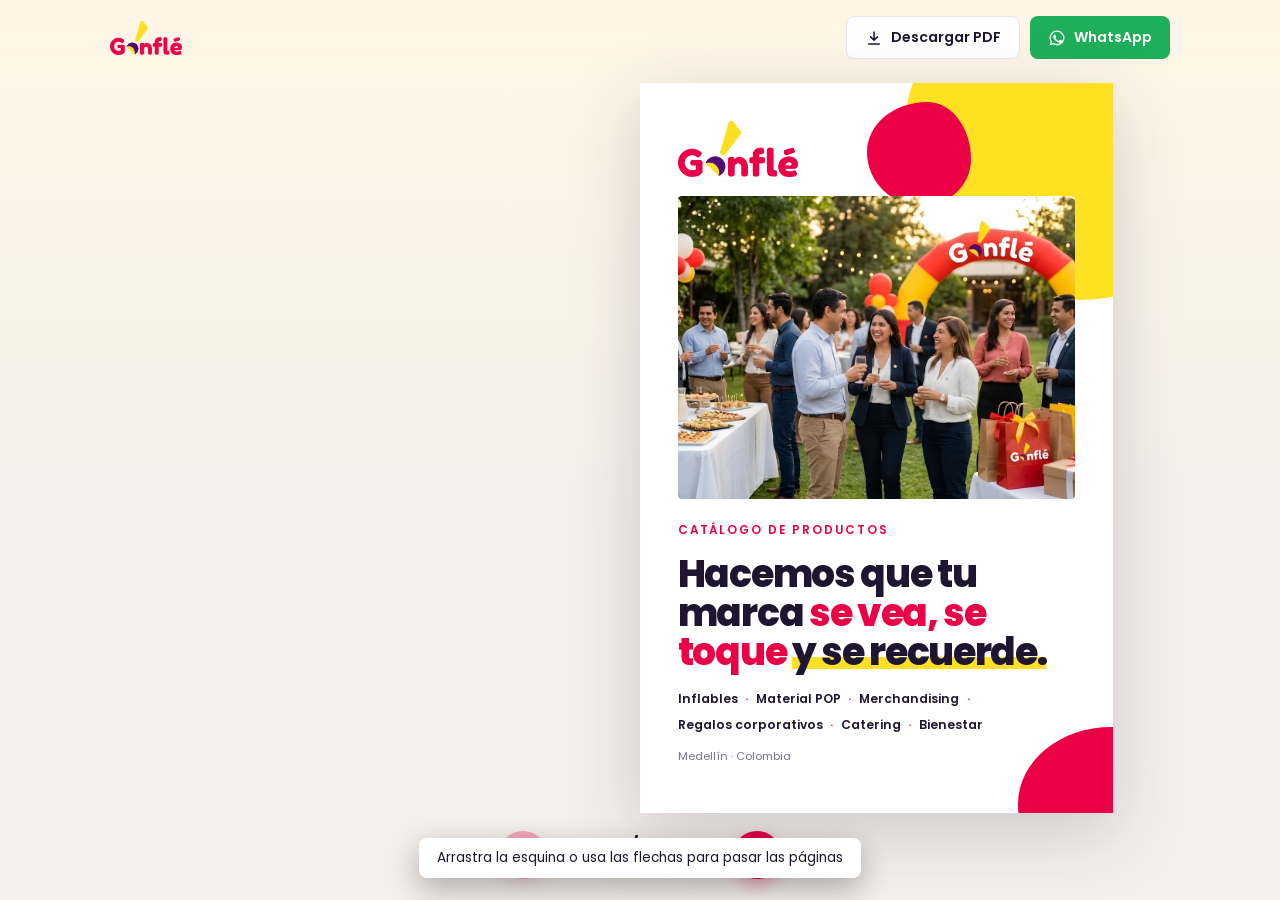
==== commit 305cb0fb: "Logo y colores oficiales enviados por Gonflé Co-Authored-By: Claude Opus 5.5 <noreply@anthropic.com>" ====
--- a/index.html
+++ b/index.html
@@ -5,20 +5,20 @@
 <meta name="viewport" content="width=device-width, initial-scale=1">
 <title>Gonflé | Catálogo de productos</title>
 <meta name="description" content="Catálogo de Gonflé: inflables, material POP, merchandising, regalos corporativos, catering y bienestar para empresas. Cotiza por WhatsApp.">
-<meta name="theme-color" content="#E51D3F">
+<meta name="theme-color" content="#EB0045">
 <meta property="og:type" content="website">
 <meta property="og:locale" content="es_CO">
 <meta property="og:site_name" content="Gonflé">
 <meta property="og:title" content="Gonflé | Catálogo de productos">
 <meta property="og:description" content="Hojea nuestro catálogo y cotiza cualquier producto por WhatsApp.">
-<meta property="og:image" content="https://davidmonacorrales1202-svg.github.io/gonfle-catalogo/assets/img/og.png">
+<meta property="og:image" content="https://davidmonacorrales1202-svg.github.io/gonfle-catalogo/assets/img/vista-previa.png">
 <meta property="og:url" content="https://davidmonacorrales1202-svg.github.io/gonfle-catalogo/">
 <meta name="twitter:card" content="summary_large_image">
-<link rel="icon" href="assets/img/logo-gonfle-sin-slogan.png">
+<link rel="icon" href="assets/img/favicon.png">
 <link rel="preconnect" href="https://fonts.googleapis.com">
 <link rel="preconnect" href="https://fonts.gstatic.com" crossorigin>
 <link href="https://fonts.googleapis.com/css2?family=Poppins:wght@400;500;600;700;800&display=swap" rel="stylesheet">
-<link rel="stylesheet" href="catalogo.css?v=4">
+<link rel="stylesheet" href="catalogo.css?v=4ro">
 </head>
 <body>
 <header class="barra">
@@ -40,6 +40,6 @@
 <div class="pista" id="pista"><span class="pc">Arrastra la esquina o usa las flechas para pasar las páginas</span><span class="cel">Desliza con el dedo o usa las flechas</span></div>
 
 <script src="vendor/page-flip.browser.js"></script>
-<script src="catalogo.js?v=4"></script>
+<script src="catalogo.js?v=4ro"></script>
 </body>
 </html>
--- a/catalogo.css
+++ b/catalogo.css
@@ -1,6 +1,6 @@
 /* Catálogo tipo revista de Gonflé. Las medidas internas usan cqw/cqh para escalar con el tamaño de la página. */
 :root{
-  --rojo:#E51D3F; --amarillo:#F6A416; --morado:#E51D3F; --osc:#2E1350;
+  --rojo:#EB0045; --amarillo:#FEE123; --morado:#EB0045; --osc:#2E1350;
   --tinta:#1E1630; --texto:#4A4458; --suave:#7B748A; --linea:#E8E3EE; --fondo:#F4F1F8; --wa:#1FAF5A;
 }
 *{box-sizing:border-box}
@@ -29,9 +29,9 @@
 .marco{filter:drop-shadow(0 18px 34px rgba(30,22,48,.18))}
 .impresion .marco{filter:none}
 .controles{display:flex;align-items:center;gap:18px;margin-top:18px;color:var(--texto);font-size:.9rem}
-.controles button{width:48px;height:48px;border-radius:50%;border:0;background:var(--rojo);color:#fff;box-shadow:0 6px 16px rgba(229,29,63,.3);font-size:1.3rem;cursor:pointer;display:grid;place-items:center}
+.controles button{width:48px;height:48px;border-radius:50%;border:0;background:var(--rojo);color:#fff;box-shadow:0 6px 16px rgba(235,0,69,.3);font-size:1.3rem;cursor:pointer;display:grid;place-items:center}
 .controles button:disabled{opacity:.3;cursor:default}
-.controles button:not(:disabled):hover{background:#C0142F}
+.controles button:not(:disabled):hover{background:#C4003A}
 .estado{text-align:center;min-width:150px}
 .estado b{display:block;color:var(--tinta);font-size:1rem}
 #seccion{font-size:.78rem;color:var(--suave)}
@@ -128,10 +128,10 @@
 .pt-foto{height:64cqw;border-radius:.8cqw;overflow:hidden;margin-bottom:5cqw}
 .pt-foto img{width:100%;height:100%;object-fit:cover}
 .pt-txt{margin-top:0}
-.ey{display:block;font-size:2.5cqw;font-weight:600;letter-spacing:.16em;text-transform:uppercase;color:var(--amarillo);margin-bottom:3cqw}
+.ey{display:block;font-size:2.5cqw;font-weight:600;letter-spacing:.16em;text-transform:uppercase;color:var(--rojo);margin-bottom:3cqw}
 .portada h1{color:var(--tinta);font-size:8cqw;font-weight:800;letter-spacing:-.035em;line-height:1.04}
 .portada h1 em{font-style:normal;color:var(--rojo)}
-.portada h1 u{text-decoration:none;color:var(--amarillo)}
+.portada h1 u{text-decoration:underline;text-decoration-color:#FEE123;text-decoration-thickness:.32em;text-underline-offset:-.2em;text-decoration-skip-ink:none;color:var(--tinta)}
 .pt-lineas{display:flex;flex-wrap:wrap;gap:1.6cqw;margin:4cqw 0 3cqw}
 .pt-lineas li{font-size:2.6cqw;color:var(--tinta);font-weight:600}
 .pt-lineas li:not(:last-child)::after{content:"·";color:var(--rojo);margin-left:1.6cqw}
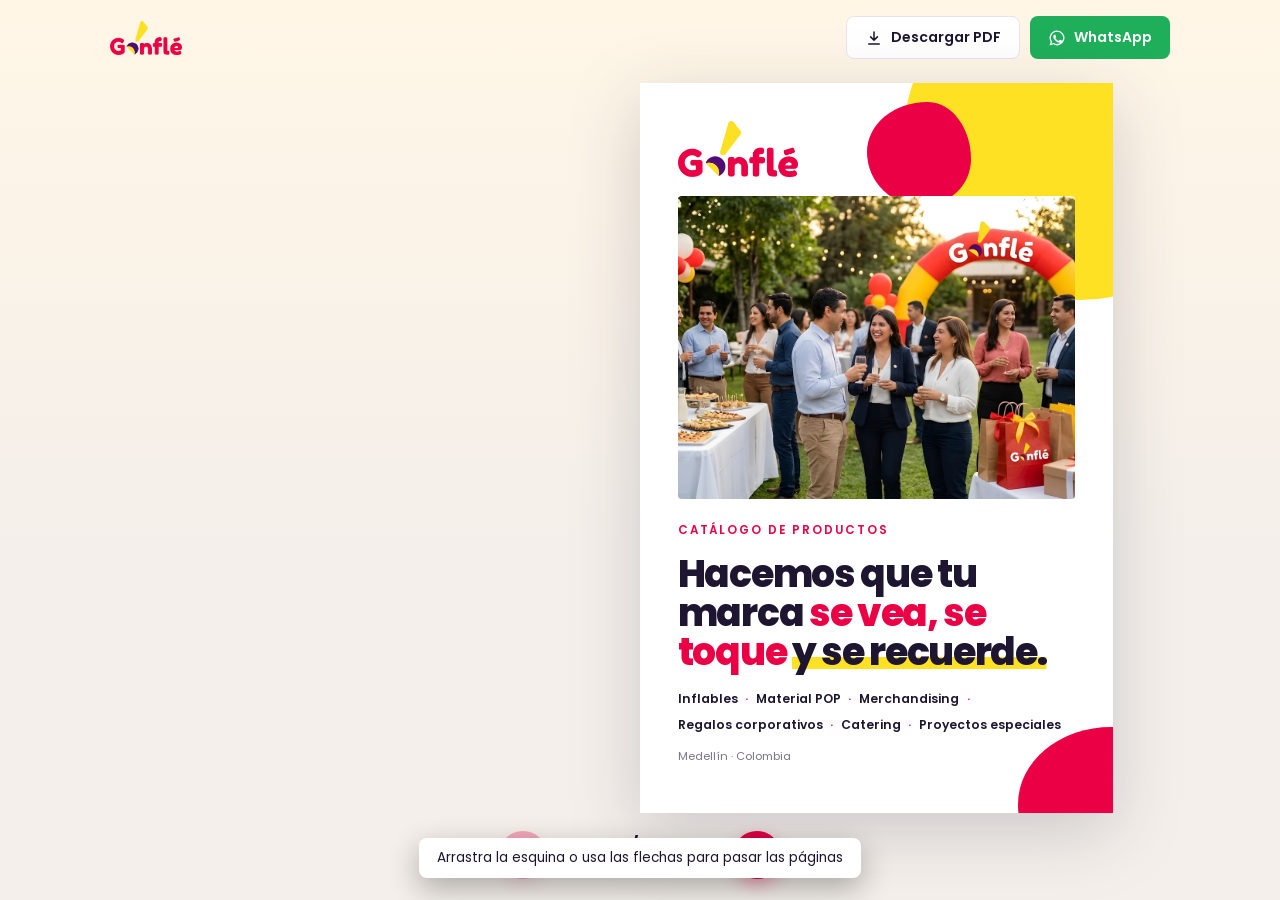
==== commit 95456c9c: "Proyectos especiales en lugar de Semana de la Salud; palabras sin cortes en celular Co-Authored-By: " ====
--- a/index.html
+++ b/index.html
@@ -4,7 +4,7 @@
 <meta charset="utf-8">
 <meta name="viewport" content="width=device-width, initial-scale=1">
 <title>Gonflé | Catálogo de productos</title>
-<meta name="description" content="Catálogo de Gonflé: inflables, material POP, merchandising, regalos corporativos, catering y bienestar para empresas. Cotiza por WhatsApp.">
+<meta name="description" content="Catálogo de Gonflé: inflables, material POP, merchandising, regalos corporativos, catering y proyectos especiales para empresas. Cotiza por WhatsApp.">
 <meta name="theme-color" content="#EB0045">
 <meta property="og:type" content="website">
 <meta property="og:locale" content="es_CO">
@@ -18,7 +18,7 @@
 <link rel="preconnect" href="https://fonts.googleapis.com">
 <link rel="preconnect" href="https://fonts.gstatic.com" crossorigin>
 <link href="https://fonts.googleapis.com/css2?family=Poppins:wght@400;500;600;700;800&display=swap" rel="stylesheet">
-<link rel="stylesheet" href="catalogo.css?v=4ro">
+<link rel="stylesheet" href="catalogo.css?v=4rop">
 </head>
 <body>
 <header class="barra">
@@ -40,6 +40,6 @@
 <div class="pista" id="pista"><span class="pc">Arrastra la esquina o usa las flechas para pasar las páginas</span><span class="cel">Desliza con el dedo o usa las flechas</span></div>
 
 <script src="vendor/page-flip.browser.js"></script>
-<script src="catalogo.js?v=4ro"></script>
+<script src="catalogo.js?v=4rop"></script>
 </body>
 </html>
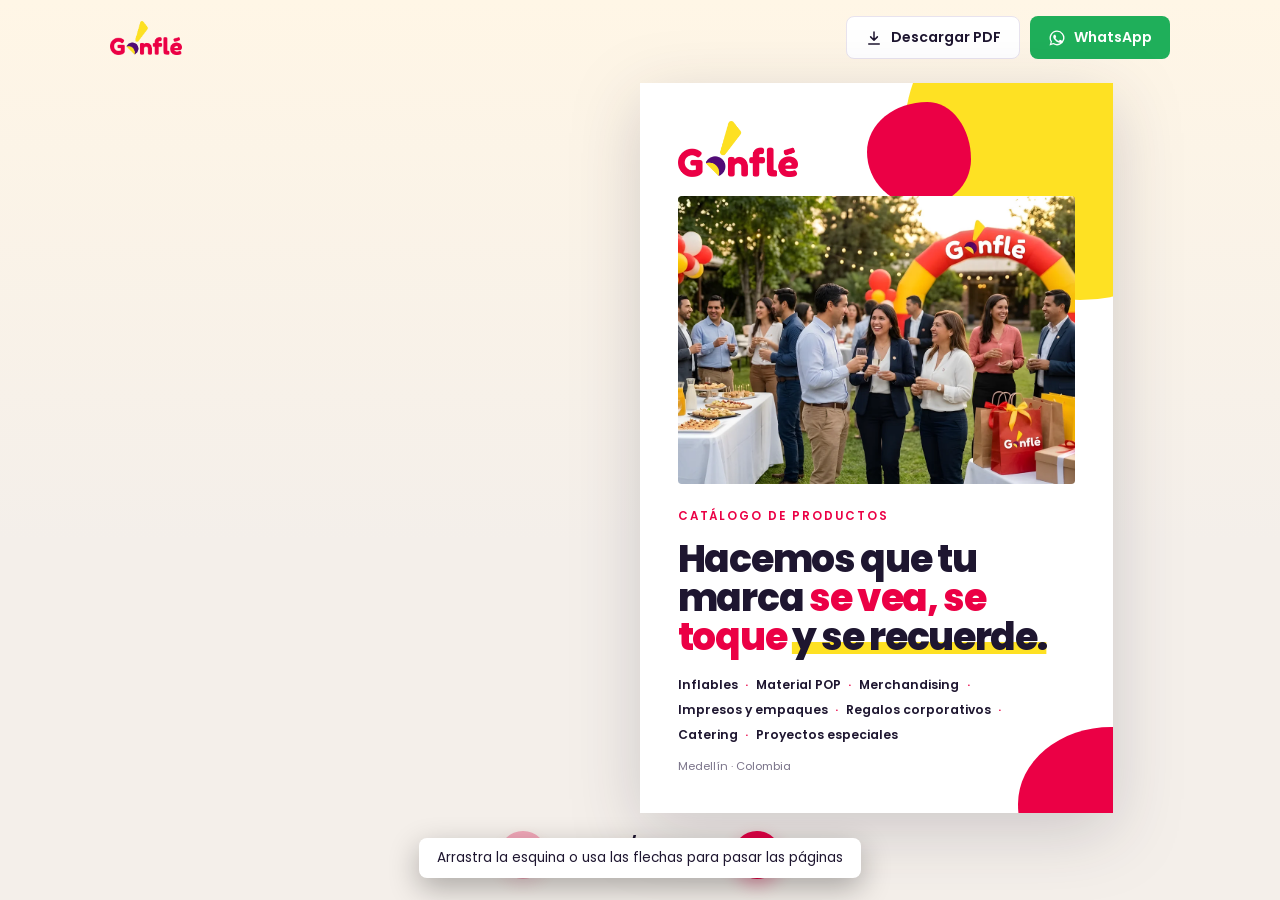
==== commit fc041616: "Impresos y empaques, y exhibidores POP Co-Authored-By: Claude Opus 5.5 <noreply@anthropic.com>" ====
--- a/index.html
+++ b/index.html
@@ -18,7 +18,7 @@
 <link rel="preconnect" href="https://fonts.googleapis.com">
 <link rel="preconnect" href="https://fonts.gstatic.com" crossorigin>
 <link href="https://fonts.googleapis.com/css2?family=Poppins:wght@400;500;600;700;800&display=swap" rel="stylesheet">
-<link rel="stylesheet" href="catalogo.css?v=4rop">
+<link rel="stylesheet" href="catalogo.css?v=7">
 </head>
 <body>
 <header class="barra">
@@ -40,6 +40,6 @@
 <div class="pista" id="pista"><span class="pc">Arrastra la esquina o usa las flechas para pasar las páginas</span><span class="cel">Desliza con el dedo o usa las flechas</span></div>
 
 <script src="vendor/page-flip.browser.js"></script>
-<script src="catalogo.js?v=4rop"></script>
+<script src="catalogo.js?v=7"></script>
 </body>
 </html>
--- a/catalogo.css
+++ b/catalogo.css
@@ -192,3 +192,21 @@
 .impresion .page{width:5.5in;height:8.5in;page-break-after:always;break-after:page}
 @page{size:5.5in 8.5in;margin:0}
 @media print{body{-webkit-print-color-adjust:exact;print-color-adjust:exact}}
+
+/* Variantes de cuadrícula */
+.grid.g6{grid-template-columns:1fr 1fr 1fr;grid-template-rows:1fr 1fr;gap:2.4cqw}
+.grid.g6 .card h3{font-size:2.7cqw}
+.grid.g6 .card p{font-size:2.1cqw}
+.grid.g6 .card .specs{display:none}
+.grid.g6 .card .cot{font-size:2cqw;padding:.9cqw 2cqw;margin-top:.6cqw}
+.grid.g2{grid-template-columns:1fr;grid-template-rows:1fr 1fr}
+.indice a{padding:1.15cqw 0;font-size:2.8cqw}
+.grid.fotos .card .specs{display:none}
+.grid.fotos .card .foto{border:0;border-radius:.8cqw}
+.grid.fotos .card .foto img{object-fit:cover;padding:0}
+.grid.fotos .card p{margin-bottom:.4cqw}
+.grid.g2 .card{display:grid;grid-template-columns:1.5fr 1fr;gap:3cqw;align-items:center}
+.grid.g2 .card .foto{grid-row:span 4;height:100%;margin:0}
+.grid.g2 .card .cot{justify-self:start;align-self:start}
+.grid.g2 .card .foto img{object-fit:contain}
+.grid.g2 .card h3{align-self:end}
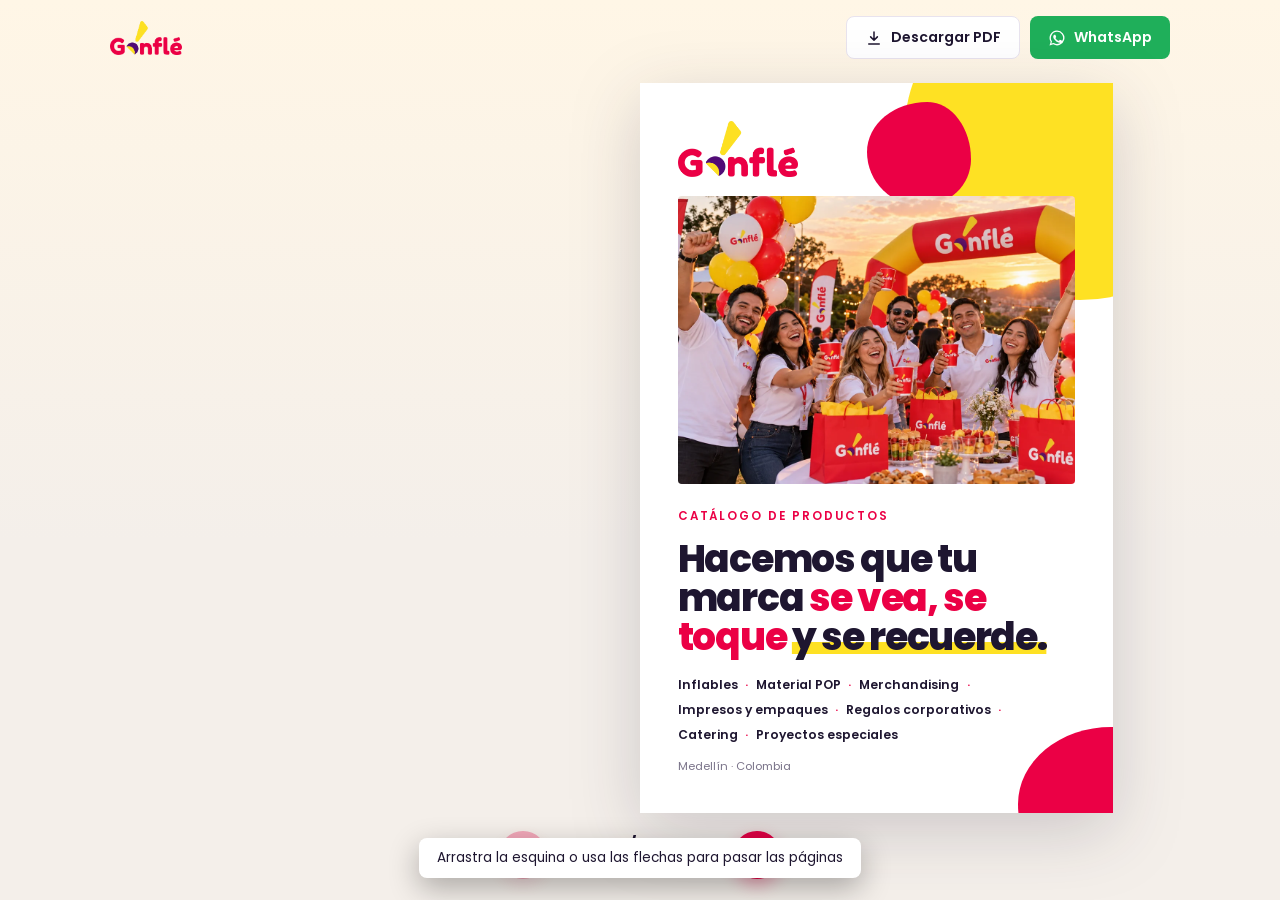
==== commit 822d5856: "Imágenes de ChatGPT como versión principal; Gemini queda de respaldo en assets/img/gemini Co-Authore" ====
--- a/index.html
+++ b/index.html
@@ -11,14 +11,14 @@
 <meta property="og:site_name" content="Gonflé">
 <meta property="og:title" content="Gonflé | Catálogo de productos">
 <meta property="og:description" content="Hojea nuestro catálogo y cotiza cualquier producto por WhatsApp.">
-<meta property="og:image" content="https://davidmonacorrales1202-svg.github.io/gonfle-catalogo/assets/img/vista-previa.png">
+<meta property="og:image" content="https://davidmonacorrales1202-svg.github.io/gonfle-catalogo/assets/img/vista-previa-2.png">
 <meta property="og:url" content="https://davidmonacorrales1202-svg.github.io/gonfle-catalogo/">
 <meta name="twitter:card" content="summary_large_image">
 <link rel="icon" href="assets/img/favicon.png">
 <link rel="preconnect" href="https://fonts.googleapis.com">
 <link rel="preconnect" href="https://fonts.gstatic.com" crossorigin>
 <link href="https://fonts.googleapis.com/css2?family=Poppins:wght@400;500;600;700;800&display=swap" rel="stylesheet">
-<link rel="stylesheet" href="catalogo.css?v=7">
+<link rel="stylesheet" href="catalogo.css?v=8">
 </head>
 <body>
 <header class="barra">
@@ -40,6 +40,6 @@
 <div class="pista" id="pista"><span class="pc">Arrastra la esquina o usa las flechas para pasar las páginas</span><span class="cel">Desliza con el dedo o usa las flechas</span></div>
 
 <script src="vendor/page-flip.browser.js"></script>
-<script src="catalogo.js?v=7"></script>
+<script src="catalogo.js?v=8"></script>
 </body>
 </html>
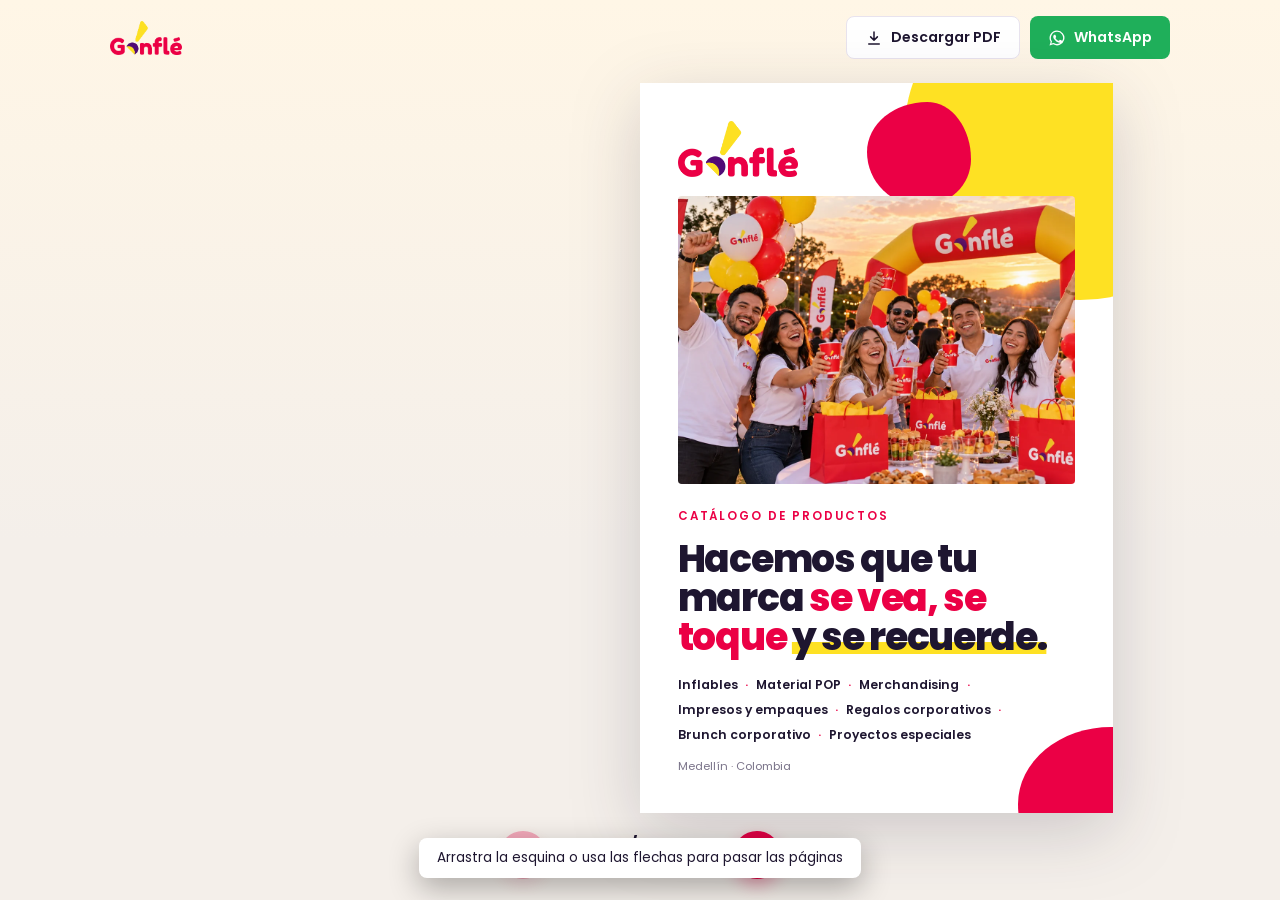
==== commit 3937c08e: "Catálogo igualado: brunch, cajas de temporada, inflables por tipo, flexografía y material sostenible" ====
--- a/index.html
+++ b/index.html
@@ -18,7 +18,7 @@
 <link rel="preconnect" href="https://fonts.googleapis.com">
 <link rel="preconnect" href="https://fonts.gstatic.com" crossorigin>
 <link href="https://fonts.googleapis.com/css2?family=Poppins:wght@400;500;600;700;800&display=swap" rel="stylesheet">
-<link rel="stylesheet" href="catalogo.css?v=8">
+<link rel="stylesheet" href="catalogo.css?v=9">
 </head>
 <body>
 <header class="barra">
@@ -40,6 +40,6 @@
 <div class="pista" id="pista"><span class="pc">Arrastra la esquina o usa las flechas para pasar las páginas</span><span class="cel">Desliza con el dedo o usa las flechas</span></div>
 
 <script src="vendor/page-flip.browser.js"></script>
-<script src="catalogo.js?v=8"></script>
+<script src="catalogo.js?v=9"></script>
 </body>
 </html>
